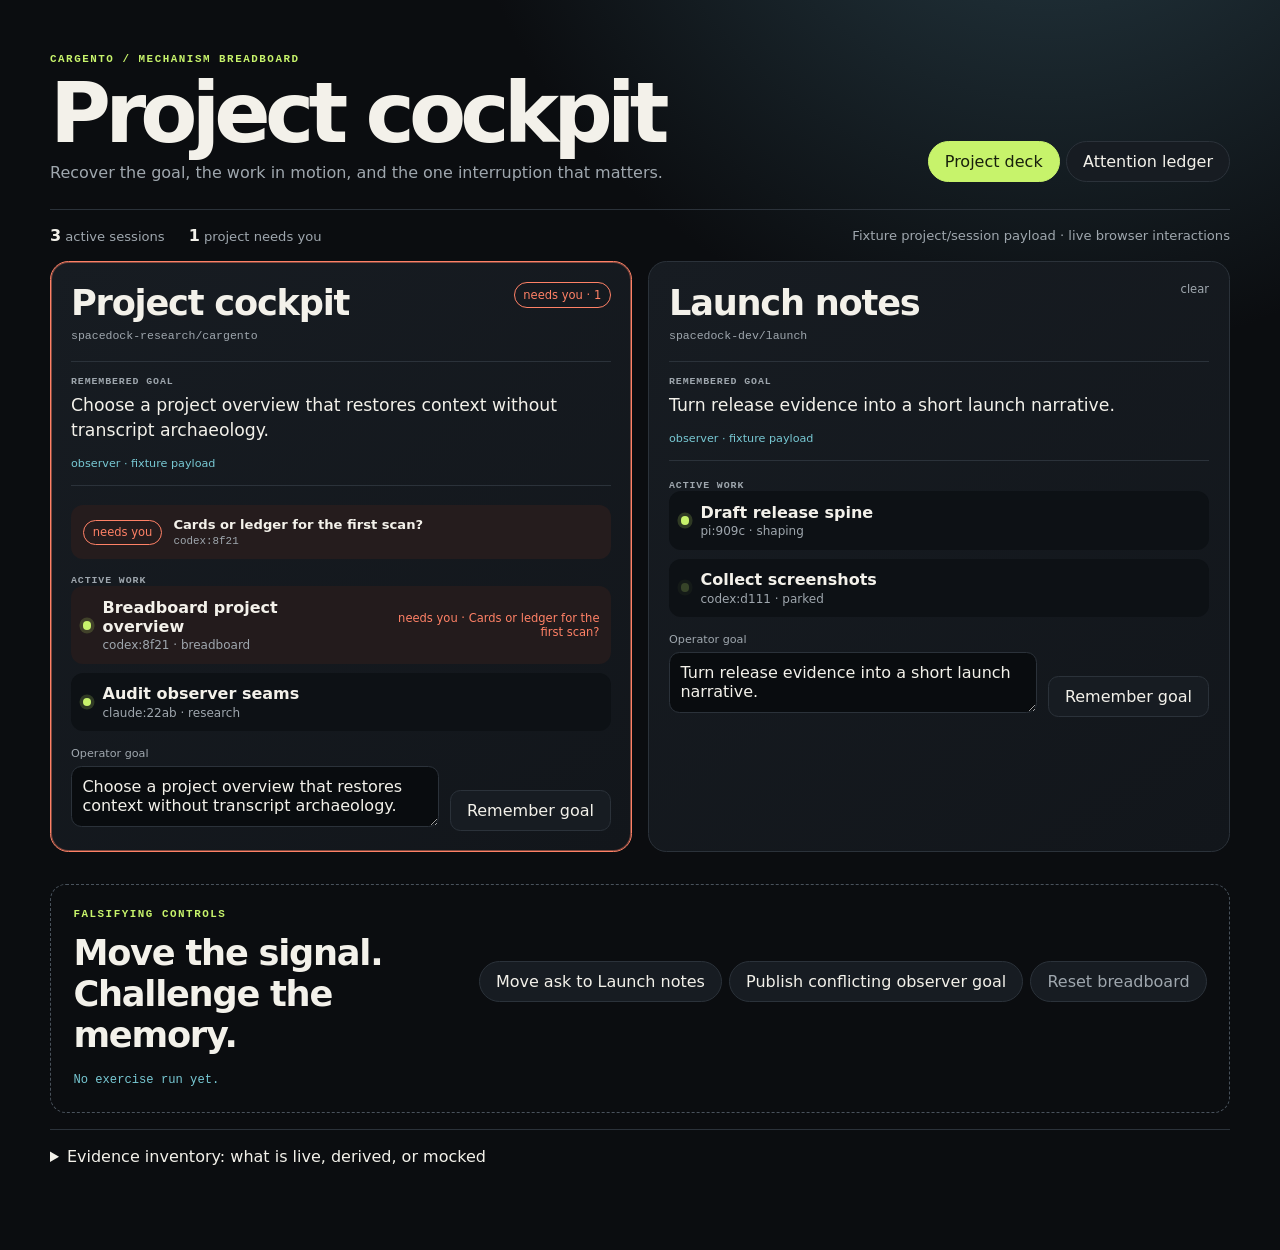
==== docs/breadboards/project-cockpit/index.html @ 45711064 "proto(cockpit): breadboard project overview shapes Signed-off-by: CL Kao <clkao@datarecce.io>" ====
<!doctype html>
<html lang="en">
<head>
  <meta charset="utf-8">
  <meta name="viewport" content="width=device-width, initial-scale=1">
  <title>Project cockpit breadboard</title>
  <link rel="stylesheet" href="styles.css">
</head>
<body>
  <header class="masthead">
    <div>
      <p class="eyebrow">Cargento / mechanism breadboard</p>
      <h1>Project cockpit</h1>
      <p class="dek">Recover the goal, the work in motion, and the one interruption that matters.</p>
    </div>
    <div class="view-switch" role="group" aria-label="Overview shape">
      <button type="button" data-shape="deck" aria-pressed="true">Project deck</button>
      <button type="button" data-shape="ledger" aria-pressed="false">Attention ledger</button>
    </div>
  </header>

  <main>
    <section class="status-rail" aria-label="Breadboard status">
      <span><b id="active-count">0</b> active sessions</span>
      <span><b id="attention-count">0</b> project needs you</span>
      <span class="status-note">Fixture project/session payload · live browser interactions</span>
    </section>

    <section id="cockpit" aria-live="polite"></section>

    <section class="exercise" aria-labelledby="exercise-title">
      <div>
        <p class="eyebrow">Falsifying controls</p>
        <h2 id="exercise-title">Move the signal. Challenge the memory.</h2>
      </div>
      <div class="exercise-actions">
        <button type="button" id="move-ask">Move ask to Launch notes</button>
        <button type="button" id="publish-conflict">Publish conflicting observer goal</button>
        <button type="button" id="reset-demo" class="quiet">Reset breadboard</button>
      </div>
      <p id="exercise-log" class="exercise-log">No exercise run yet.</p>
    </section>

    <details class="inventory">
      <summary>Evidence inventory: what is live, derived, or mocked</summary>
      <div id="inventory"></div>
    </details>
  </main>

  <template id="goal-editor-template">
    <form class="goal-editor">
      <label>
        <span>Operator goal</span>
        <textarea rows="2" required></textarea>
      </label>
      <button type="submit">Remember goal</button>
    </form>
  </template>

  <script src="app.js"></script>
</body>
</html>
---- docs/breadboards/project-cockpit/styles.css ----
:root {
  color-scheme: dark;
  --paper: #0b0d10;
  --panel: #12161b;
  --panel-2: #171c22;
  --ink: #f3f1ea;
  --muted: #9fa7ae;
  --line: #2b323a;
  --acid: #c7f36b;
  --signal: #ff8166;
  --cool: #78c9d4;
  font-family: Inter, ui-sans-serif, system-ui, -apple-system, BlinkMacSystemFont, "Segoe UI", sans-serif;
}

* { box-sizing: border-box; }

body {
  margin: 0;
  background:
    radial-gradient(circle at 82% -20%, #29404a 0, transparent 38rem),
    var(--paper);
  color: var(--ink);
  min-height: 100vh;
}

button, textarea { font: inherit; }

button {
  border: 1px solid var(--line);
  border-radius: 999px;
  background: var(--panel-2);
  color: var(--ink);
  padding: .62rem 1rem;
  cursor: pointer;
}

button:hover, button:focus-visible { border-color: var(--acid); outline: none; }
button[aria-pressed="true"] { background: var(--acid); color: #18200c; border-color: var(--acid); }
button.quiet { color: var(--muted); }

.masthead, main { width: min(1180px, calc(100% - 2rem)); margin-inline: auto; }

.masthead {
  min-height: 210px;
  display: flex;
  align-items: end;
  justify-content: space-between;
  gap: 2rem;
  padding: 3rem 0 1.7rem;
  border-bottom: 1px solid var(--line);
}

h1, h2, p { margin-top: 0; }
h1 { font-size: clamp(2.6rem, 7vw, 5.2rem); line-height: .88; letter-spacing: -.07em; margin-bottom: .8rem; }
h2 { font-size: clamp(1.45rem, 3vw, 2.2rem); letter-spacing: -.035em; }
.eyebrow { color: var(--acid); text-transform: uppercase; letter-spacing: .14em; font: 700 .68rem/1.3 ui-monospace, monospace; }
.dek { color: var(--muted); max-width: 45rem; margin-bottom: 0; }
.view-switch { display: flex; gap: .4rem; flex: 0 0 auto; }

.status-rail {
  display: flex;
  gap: 1.5rem;
  align-items: center;
  padding: 1rem 0;
  color: var(--muted);
  font-size: .82rem;
}

.status-rail b { color: var(--ink); font-size: 1rem; }
.status-note { margin-left: auto; }

#cockpit { min-height: 460px; }

.deck {
  display: grid;
  grid-template-columns: repeat(2, minmax(0, 1fr));
  gap: 1rem;
}

.project-card {
  background: linear-gradient(145deg, var(--panel-2), var(--panel));
  border: 1px solid var(--line);
  border-radius: 1.15rem;
  padding: 1.25rem;
  min-width: 0;
}

.project-card.needs-you { border-color: var(--signal); box-shadow: inset 0 0 0 1px color-mix(in srgb, var(--signal), transparent 55%); }
.project-head { display: flex; justify-content: space-between; gap: 1rem; align-items: start; }
.project-head h2 { margin: 0; }
.project-path { color: var(--muted); font: .72rem ui-monospace, monospace; margin: .35rem 0 0; }
.attention { border: 1px solid var(--signal); border-radius: 999px; color: var(--signal); padding: .3rem .55rem; font-size: .72rem; white-space: nowrap; }
.steady { color: var(--muted); font-size: .72rem; }

.goal-block { margin: 1.2rem 0; padding: .9rem 0; border-block: 1px solid var(--line); }
.label { color: var(--muted); text-transform: uppercase; letter-spacing: .09em; font: 700 .62rem ui-monospace, monospace; }
.goal-copy { font-size: 1.08rem; line-height: 1.45; margin: .35rem 0 .55rem; }
.goal-source { color: var(--cool); font-size: .7rem; }

.session-list { display: grid; gap: .55rem; }
.session {
  display: grid;
  grid-template-columns: auto 1fr auto;
  align-items: center;
  gap: .7rem;
  padding: .72rem;
  border-radius: .75rem;
  background: #0d1115;
}
.session.asking { background: color-mix(in srgb, var(--signal) 9%, #0d1115); }
.live-dot { width: .55rem; height: .55rem; border-radius: 50%; background: var(--acid); box-shadow: 0 0 0 .22rem color-mix(in srgb, var(--acid), transparent 82%); }
.session-title { font-weight: 680; }
.session-meta { color: var(--muted); font-size: .75rem; margin-top: .16rem; }
.ask-copy { color: var(--signal); font-size: .72rem; text-align: right; max-width: 14rem; }
.project-ask {
  display: flex;
  gap: .7rem;
  align-items: center;
  margin: 0 0 1rem;
  padding: .75rem;
  border-radius: .75rem;
  background: color-mix(in srgb, var(--signal) 10%, #0d1115);
}
.project-ask b, .project-ask span { display: block; }
.project-ask b { font-size: .82rem; }
.project-ask div span { color: var(--muted); font: .68rem ui-monospace, monospace; margin-top: .2rem; }

.goal-editor { display: flex; align-items: end; gap: .7rem; margin-top: 1rem; }
.goal-editor label { flex: 1; }
.goal-editor label > span { display: block; color: var(--muted); font-size: .7rem; margin-bottom: .35rem; }
.goal-editor textarea { width: 100%; resize: vertical; background: #090c0f; color: var(--ink); border: 1px solid var(--line); border-radius: .65rem; padding: .65rem; }
.goal-editor button { border-radius: .65rem; white-space: nowrap; }

.ledger { border: 1px solid var(--line); border-radius: 1rem; overflow: hidden; }
.ledger-row {
  display: grid;
  grid-template-columns: minmax(12rem, 1fr) minmax(18rem, 2fr) minmax(15rem, 1.35fr);
  gap: 1rem;
  padding: 1.1rem 1.2rem;
  align-items: start;
  background: var(--panel);
  border-bottom: 1px solid var(--line);
}
.ledger-row:last-child { border-bottom: 0; }
.ledger-row.needs-you { background: linear-gradient(90deg, color-mix(in srgb, var(--signal) 10%, var(--panel)), var(--panel)); }
.ledger-project strong { display: block; font-size: 1.1rem; }
.ledger-goal { line-height: 1.45; }
.ledger-sessions { display: grid; gap: .45rem; }
.ledger-session { display: flex; justify-content: space-between; gap: .8rem; color: var(--muted); font-size: .78rem; }
.ledger-session b { color: var(--ink); }
.ledger-ask { color: var(--signal); }
.ledger-ask b, .ledger-ask span { display: block; }
.ledger-ask span { color: var(--muted); margin-top: .15rem; }

.exercise {
  margin: 2rem 0 1rem;
  padding: 1.4rem;
  border: 1px dashed #49525c;
  border-radius: 1rem;
  display: grid;
  grid-template-columns: 1fr auto;
  gap: 1rem;
}
.exercise h2 { margin-bottom: 0; }
.exercise-actions { display: flex; align-items: center; flex-wrap: wrap; justify-content: end; gap: .45rem; }
.exercise-log { grid-column: 1 / -1; margin: 0; color: var(--cool); font: .76rem/1.5 ui-monospace, monospace; }

.inventory { margin: 0 0 4rem; border-top: 1px solid var(--line); color: var(--muted); }
.inventory summary { cursor: pointer; padding: 1.1rem 0; color: var(--ink); }
.inventory-table { width: 100%; border-collapse: collapse; font-size: .8rem; }
.inventory-table th, .inventory-table td { padding: .65rem; border-top: 1px solid var(--line); text-align: left; vertical-align: top; }
.kind { text-transform: uppercase; letter-spacing: .08em; font: 700 .62rem ui-monospace, monospace; color: var(--cool); }
.kind.mocked { color: #dfaa68; }
.kind.derived { color: var(--acid); }

@media (max-width: 780px) {
  .masthead { align-items: start; flex-direction: column; }
  .status-rail { flex-wrap: wrap; }
  .status-note { margin-left: 0; width: 100%; }
  .deck { grid-template-columns: 1fr; }
  .ledger-row { grid-template-columns: 1fr; }
  .exercise { grid-template-columns: 1fr; }
  .exercise-actions { justify-content: start; }
}
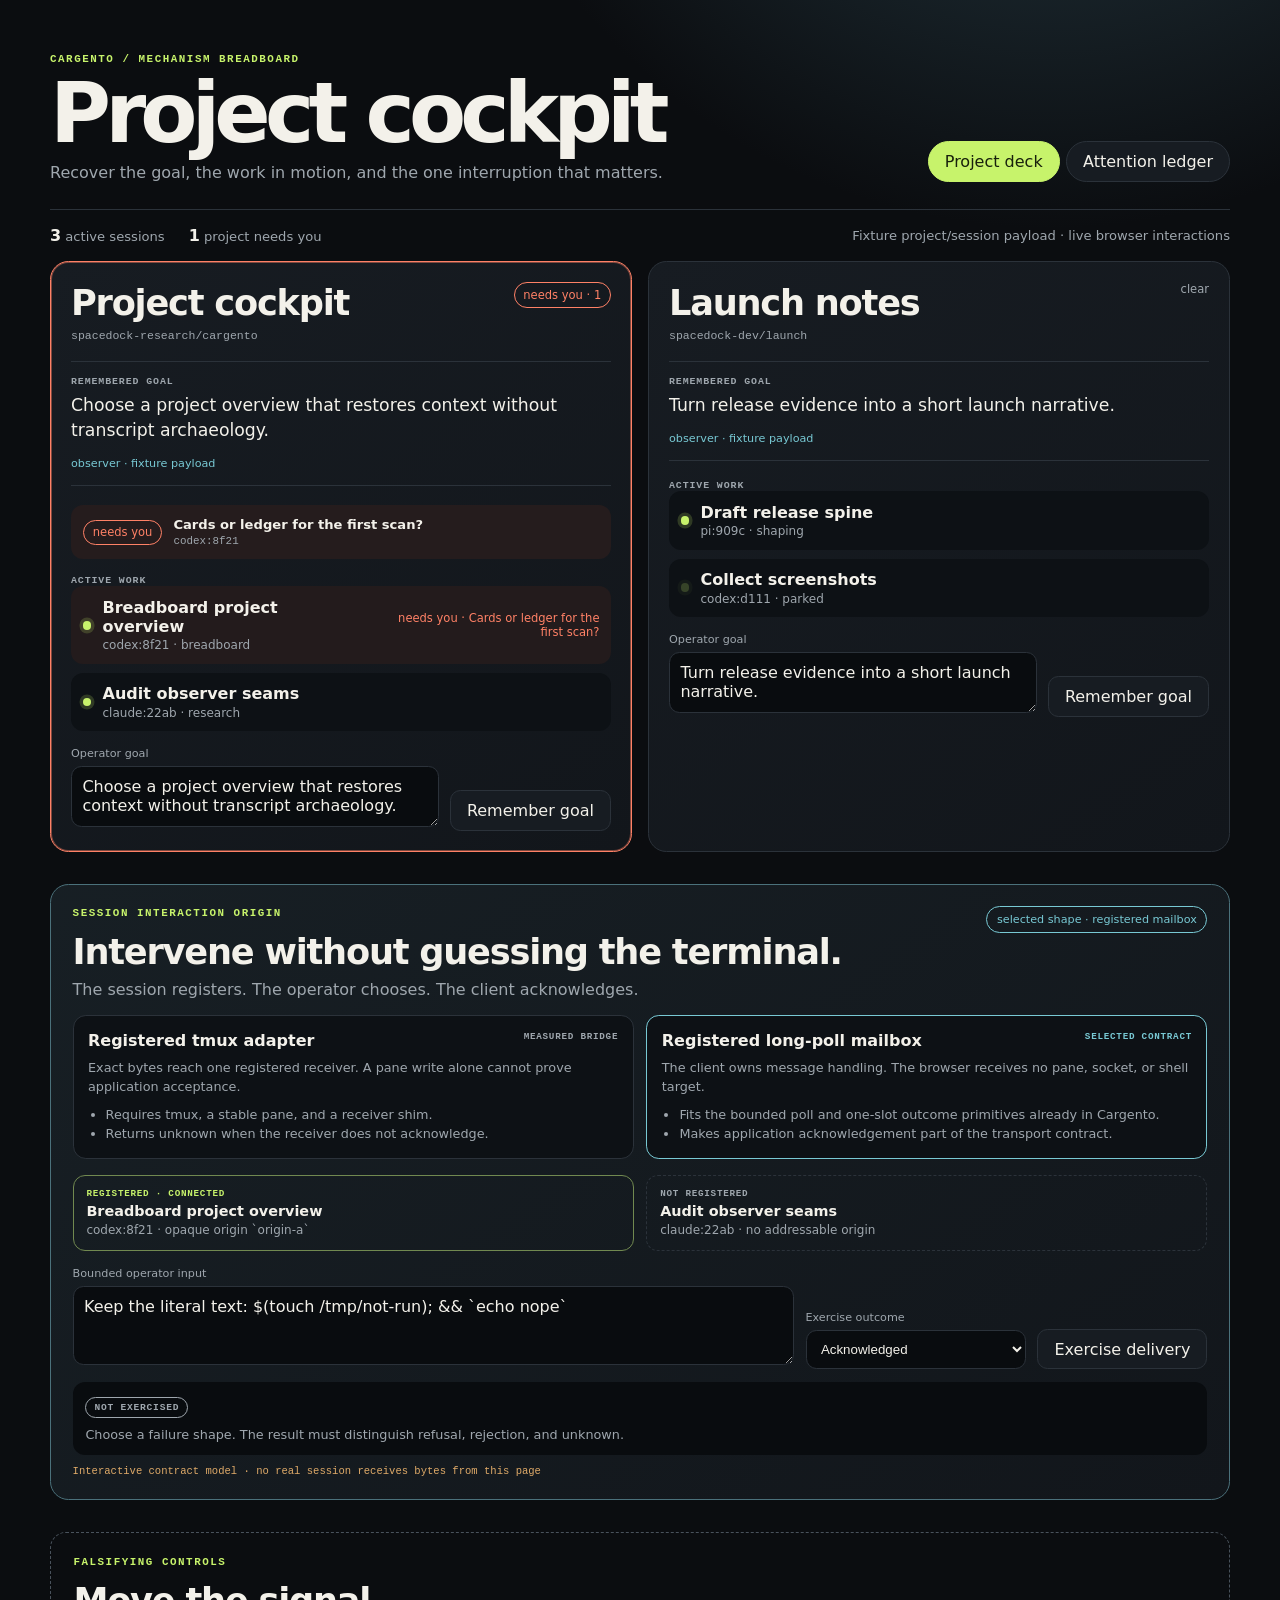
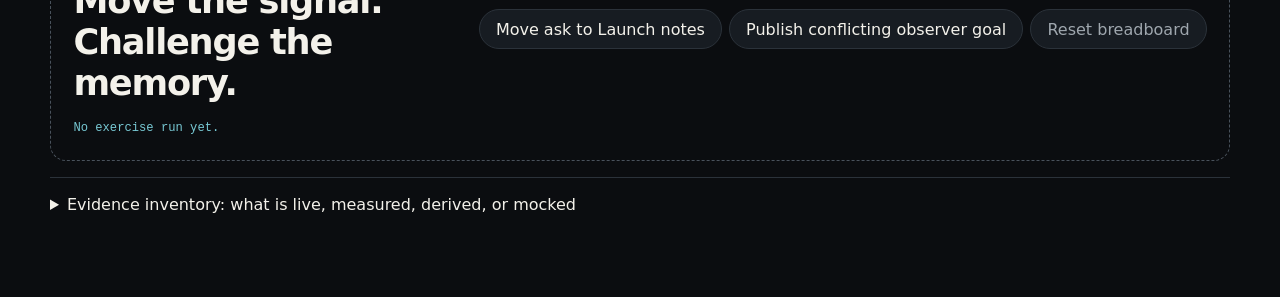
==== commit db7af84e: "proto(cockpit): compose registered session interaction Signed-off-by: CL Kao <clkao@datarecce.io>" ====
--- a/docs/breadboards/project-cockpit/index.html
+++ b/docs/breadboards/project-cockpit/index.html
@@ -28,6 +28,71 @@
 
     <section id="cockpit" aria-live="polite"></section>
 
+    <section class="interaction-lab" aria-labelledby="interaction-title">
+      <div class="interaction-head">
+        <div>
+          <p class="eyebrow">Session interaction origin</p>
+          <h2 id="interaction-title">Intervene without guessing the terminal.</h2>
+          <p class="interaction-dek">The session registers. The operator chooses. The client acknowledges.</p>
+        </div>
+        <span class="prototype-badge">selected shape · registered mailbox</span>
+      </div>
+
+      <div class="variant-grid" aria-label="Interaction transport comparison">
+        <article class="variant measured">
+          <div class="variant-title"><span>Registered tmux adapter</span><b>measured bridge</b></div>
+          <p>Exact bytes reach one registered receiver. A pane write alone cannot prove application acceptance.</p>
+          <ul>
+            <li>Requires tmux, a stable pane, and a receiver shim.</li>
+            <li>Returns unknown when the receiver does not acknowledge.</li>
+          </ul>
+        </article>
+        <article class="variant selected">
+          <div class="variant-title"><span>Registered long-poll mailbox</span><b>selected contract</b></div>
+          <p>The client owns message handling. The browser receives no pane, socket, or shell target.</p>
+          <ul>
+            <li>Fits the bounded poll and one-slot outcome primitives already in Cargento.</li>
+            <li>Makes application acknowledgement part of the transport contract.</li>
+          </ul>
+        </article>
+      </div>
+
+      <div class="origin-grid" aria-label="Candidate interaction origins">
+        <article class="origin registered-origin">
+          <span class="origin-state">registered · connected</span>
+          <strong>Breadboard project overview</strong>
+          <span>codex:8f21 · opaque origin `origin-a`</span>
+        </article>
+        <article class="origin">
+          <span class="origin-state muted-state">not registered</span>
+          <strong>Audit observer seams</strong>
+          <span>claude:22ab · no addressable origin</span>
+        </article>
+      </div>
+
+      <div class="interaction-console">
+        <label class="interaction-input">
+          <span>Bounded operator input</span>
+          <textarea id="interaction-input" rows="3">Keep the literal text: $(touch /tmp/not-run); &amp;&amp; `echo nope`</textarea>
+        </label>
+        <label>
+          <span>Exercise outcome</span>
+          <select id="interaction-case">
+            <option value="acknowledged">Acknowledged</option>
+            <option value="rejected">Rejected by session</option>
+            <option value="receipt-timeout">Receipt path absent</option>
+            <option value="stale">Stale registration</option>
+            <option value="disconnected">Client disconnected</option>
+            <option value="unregistered">Unregistered target</option>
+            <option value="locator-attack">Browser supplies tmux locator</option>
+          </select>
+        </label>
+        <button type="button" id="interaction-run">Exercise delivery</button>
+      </div>
+      <div id="interaction-result" class="interaction-result" aria-live="polite"></div>
+      <p class="fixture-warning">Interactive contract model · no real session receives bytes from this page</p>
+    </section>
+
     <section class="exercise" aria-labelledby="exercise-title">
       <div>
         <p class="eyebrow">Falsifying controls</p>
@@ -42,7 +107,7 @@
     </section>
 
     <details class="inventory">
-      <summary>Evidence inventory: what is live, derived, or mocked</summary>
+      <summary>Evidence inventory: what is live, measured, derived, or mocked</summary>
       <div id="inventory"></div>
     </details>
   </main>
--- a/docs/breadboards/project-cockpit/styles.css
+++ b/docs/breadboards/project-cockpit/styles.css
@@ -152,6 +152,54 @@
 .ledger-ask b, .ledger-ask span { display: block; }
 .ledger-ask span { color: var(--muted); margin-top: .15rem; }
 
+.interaction-lab {
+  margin: 2rem 0;
+  padding: 1.35rem;
+  border: 1px solid color-mix(in srgb, var(--cool), var(--line) 58%);
+  border-radius: 1.15rem;
+  background: linear-gradient(145deg, color-mix(in srgb, var(--cool) 5%, var(--panel)), var(--panel));
+}
+
+.interaction-head { display: flex; justify-content: space-between; gap: 1rem; align-items: start; }
+.interaction-head h2 { margin-bottom: .5rem; }
+.interaction-dek { color: var(--muted); margin-bottom: 0; }
+.prototype-badge { border: 1px solid var(--cool); border-radius: 999px; color: var(--cool); padding: .35rem .6rem; font-size: .7rem; white-space: nowrap; }
+
+.variant-grid, .origin-grid { display: grid; grid-template-columns: repeat(2, minmax(0, 1fr)); gap: .8rem; margin-top: 1rem; }
+.variant { border: 1px solid var(--line); border-radius: .8rem; padding: .9rem; background: #0d1115; }
+.variant.selected { border-color: var(--cool); }
+.variant-title { display: flex; justify-content: space-between; gap: .7rem; }
+.variant-title span { font-weight: 700; }
+.variant-title b { color: var(--muted); text-transform: uppercase; letter-spacing: .08em; font: 700 .58rem ui-monospace, monospace; }
+.variant.selected .variant-title b { color: var(--cool); }
+.variant p, .variant li { color: var(--muted); font-size: .8rem; line-height: 1.45; }
+.variant p { margin: .6rem 0; }
+.variant ul { margin: 0; padding-left: 1.1rem; }
+
+.origin { display: grid; gap: .25rem; border: 1px dashed var(--line); border-radius: .75rem; padding: .8rem; color: var(--muted); font-size: .75rem; }
+.origin strong { color: var(--ink); font-size: .9rem; }
+.registered-origin { border-style: solid; border-color: color-mix(in srgb, var(--acid), var(--line) 55%); }
+.origin-state { color: var(--acid); text-transform: uppercase; letter-spacing: .08em; font: 700 .58rem ui-monospace, monospace; }
+.muted-state { color: var(--muted); }
+
+.interaction-console { display: grid; grid-template-columns: minmax(16rem, 1fr) minmax(12rem, auto) auto; gap: .7rem; align-items: end; margin-top: 1rem; }
+.interaction-console label > span { display: block; color: var(--muted); font-size: .7rem; margin-bottom: .35rem; }
+.interaction-console textarea, .interaction-console select { width: 100%; border: 1px solid var(--line); border-radius: .65rem; background: #090c0f; color: var(--ink); padding: .65rem; }
+.interaction-console textarea { resize: vertical; }
+.interaction-console button { border-radius: .65rem; }
+
+.interaction-result { margin-top: .8rem; padding: .8rem; border-radius: .75rem; background: #090c0f; min-height: 4.5rem; }
+.interaction-result > p { color: var(--muted); margin: .55rem 0 0; font-size: .8rem; }
+.outcome { display: inline-block; border: 1px solid currentColor; border-radius: 999px; padding: .25rem .5rem; color: var(--muted); text-transform: uppercase; letter-spacing: .08em; font: 700 .6rem ui-monospace, monospace; }
+.outcome.acknowledged { color: var(--acid); }
+.outcome.queued { color: var(--cool); }
+.outcome.rejected, .outcome.refused { color: var(--signal); }
+.outcome.unknown { color: #dfaa68; }
+.receipt-grid { display: grid; grid-template-columns: repeat(3, minmax(0, 1fr)); gap: .7rem; margin-top: .65rem; }
+.receipt-grid span { display: block; color: var(--muted); text-transform: uppercase; letter-spacing: .08em; font: 700 .56rem ui-monospace, monospace; }
+.receipt-grid code { display: block; margin-top: .25rem; color: var(--ink); overflow-wrap: anywhere; white-space: pre-wrap; }
+.fixture-warning { margin: .65rem 0 0; color: #dfaa68; font: .66rem ui-monospace, monospace; }
+
 .exercise {
   margin: 2rem 0 1rem;
   padding: 1.4rem;
@@ -170,6 +218,7 @@
 .inventory-table { width: 100%; border-collapse: collapse; font-size: .8rem; }
 .inventory-table th, .inventory-table td { padding: .65rem; border-top: 1px solid var(--line); text-align: left; vertical-align: top; }
 .kind { text-transform: uppercase; letter-spacing: .08em; font: 700 .62rem ui-monospace, monospace; color: var(--cool); }
+.kind.measured { color: #c7b7ff; }
 .kind.mocked { color: #dfaa68; }
 .kind.derived { color: var(--acid); }
 
@@ -179,6 +228,8 @@
   .status-note { margin-left: 0; width: 100%; }
   .deck { grid-template-columns: 1fr; }
   .ledger-row { grid-template-columns: 1fr; }
+  .variant-grid, .origin-grid, .interaction-console, .receipt-grid { grid-template-columns: 1fr; }
+  .interaction-head { flex-direction: column; }
   .exercise { grid-template-columns: 1fr; }
   .exercise-actions { justify-content: start; }
 }
